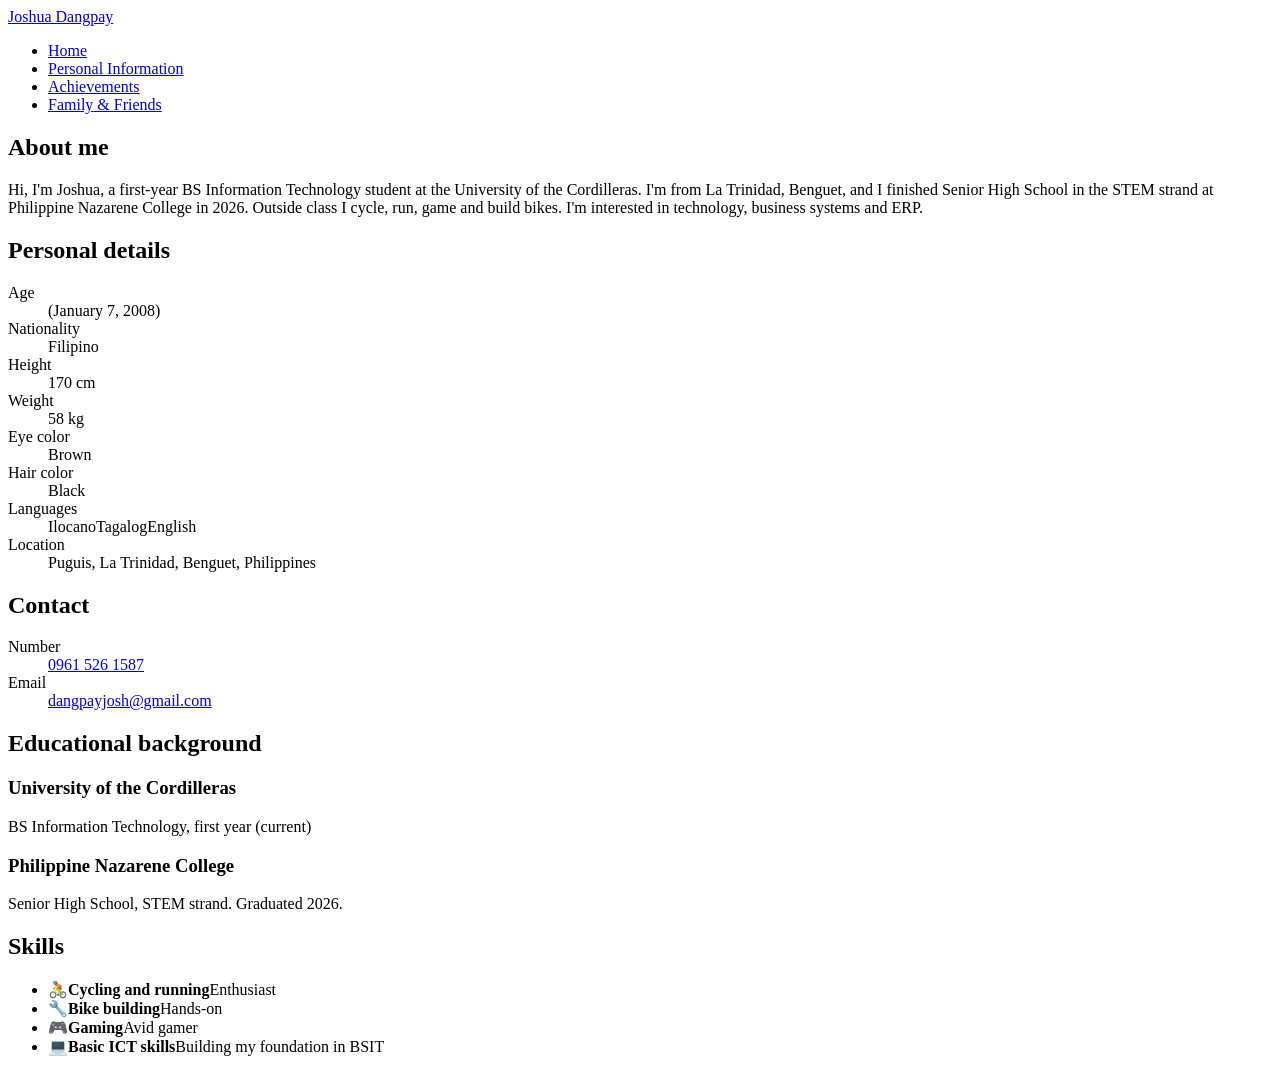
==== personal.html @ 72b6a6e5 "Add files via upload" ====
<!DOCTYPE html>
<html lang="en">
<head>
<meta charset="utf-8">
<meta name="viewport" content="width=device-width, initial-scale=1">
<title>Personal Information | Joshua G. Dangpay</title>
<link rel="preconnect" href="https://fonts.googleapis.com"><link rel="preconnect" href="https://fonts.gstatic.com" crossorigin><link href="https://fonts.googleapis.com/css2?family=Bricolage+Grotesque:wght@600;700&display=swap" rel="stylesheet">
<link rel="stylesheet" href="css/style.css?v=7">
<script src="js/script.js?v=7" defer></script>
</head>
<body>
<nav aria-label="Main"><a class="brand" href="index.html">Joshua Dangpay</a><ul><li><a href="index.html">Home</a></li><li><a href="personal.html" aria-current="page">Personal<span class="x"> Information</span></a></li><li><a href="achievements.html">Achievements</a></li><li><a href="family-friends.html">Family<span class="x"> &amp; Friends</span></a></li></ul></nav>
<main class="pi">
<section class="card a"><h2>About me</h2>
<p>Hi, I'm Joshua, a first-year BS Information Technology student at the University of the Cordilleras. I'm from La Trinidad, Benguet, and I finished Senior High School in the STEM strand at Philippine Nazarene College in 2026. Outside class I cycle, run, game and build bikes. I'm interested in technology, business systems and ERP.</p></section>
<section class="card e"><h2>Personal details</h2>
<dl><dt>Age</dt><dd><span data-birth="2008-01-07"></span> (January 7, 2008)</dd>
<dt>Nationality</dt><dd>Filipino</dd>
<dt>Height</dt><dd>170 cm</dd>
<dt>Weight</dt><dd>58 kg</dd>
<dt>Eye color</dt><dd>Brown</dd>
<dt>Hair color</dt><dd>Black</dd>
<dt>Languages</dt><dd class="chips"><span class="chip">Ilocano</span><span class="chip">Tagalog</span><span class="chip">English</span></dd>
<dt>Location</dt><dd>Puguis, La Trinidad, Benguet, Philippines</dd></dl></section>
<section class="card b"><h2>Contact</h2>
<dl><dt>Number</dt><dd><a class="lk" href="tel:+639615261587">0961 526 1587</a></dd>
<dt>Email</dt><dd><a class="lk" href="mailto:dangpayjosh@gmail.com">dangpayjosh@gmail.com</a></dd></dl></section>
<section class="card c"><h2>Educational background</h2>
<div class="edu"><h3>University of the Cordilleras</h3><p>BS Information Technology, first year (current)</p></div>
<div class="edu"><h3>Philippine Nazarene College</h3><p>Senior High School, STEM strand. Graduated 2026.</p></div></section>
<section class="card d"><h2>Skills</h2>
<ul class="sk">
<li><span class="ic">🚴</span><span><b>Cycling and running</b><span>Enthusiast</span></span></li>
<li><span class="ic">🔧</span><span><b>Bike building</b><span>Hands-on</span></span></li>
<li><span class="ic">🎮</span><span><b>Gaming</b><span>Avid gamer</span></span></li>
<li><span class="ic">💻</span><span><b>Basic ICT skills</b><span>Building my foundation in BSIT</span></span></li>
</ul></section>
</main>
</body>
</html>
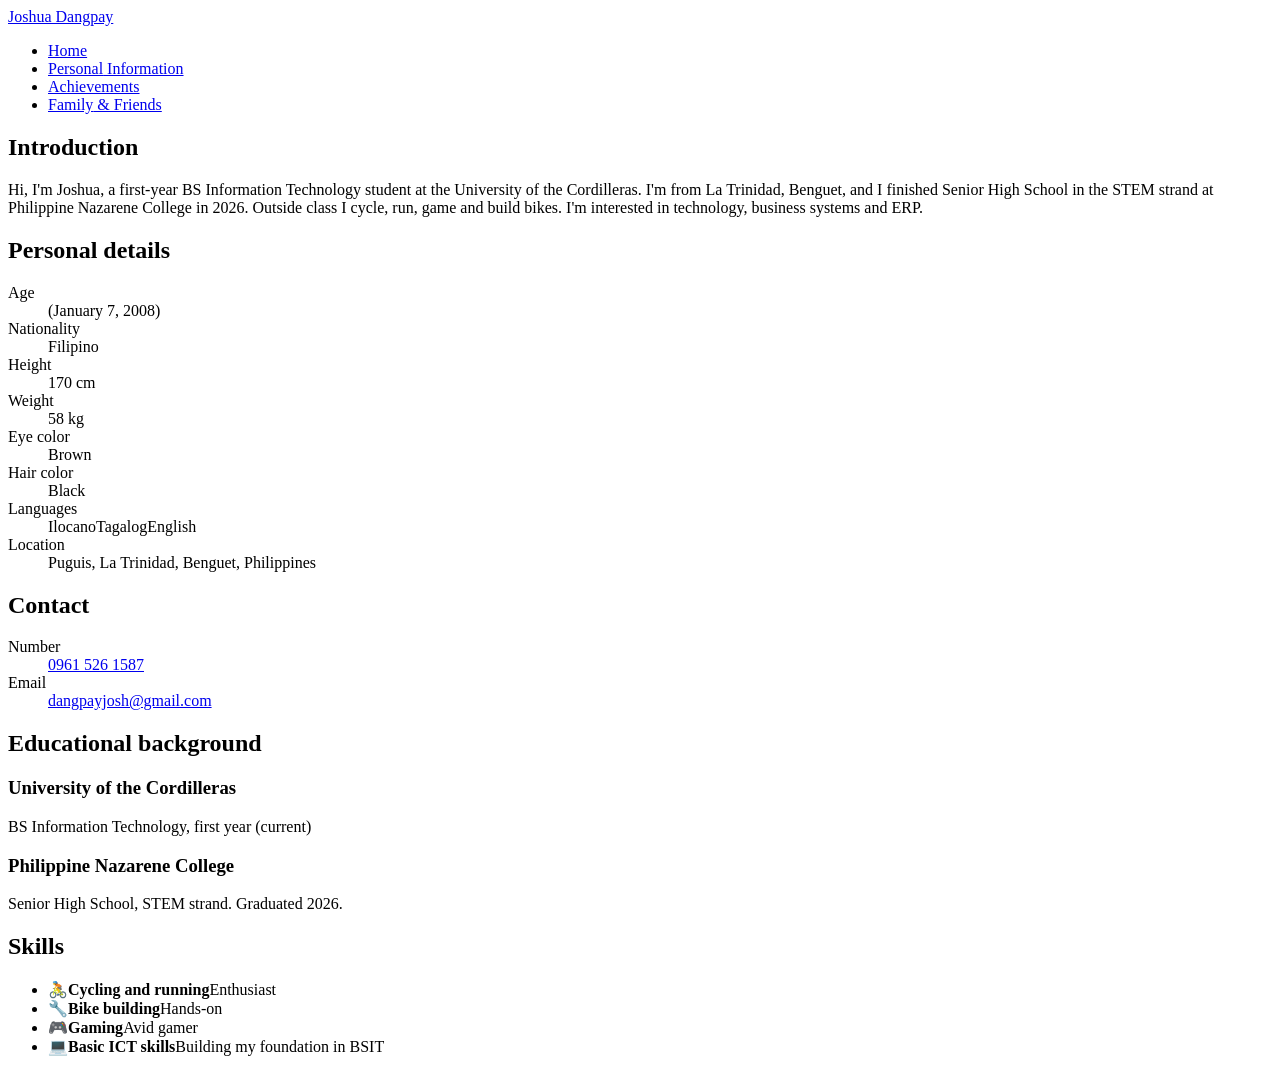
==== commit a31429ba: "Add files via upload" ====
--- a/personal.html
+++ b/personal.html
@@ -11,7 +11,7 @@
 <body>
 <nav aria-label="Main"><a class="brand" href="index.html">Joshua Dangpay</a><ul><li><a href="index.html">Home</a></li><li><a href="personal.html" aria-current="page">Personal<span class="x"> Information</span></a></li><li><a href="achievements.html">Achievements</a></li><li><a href="family-friends.html">Family<span class="x"> &amp; Friends</span></a></li></ul></nav>
 <main class="pi">
-<section class="card a"><h2>About me</h2>
+<section class="card a"><h2>Introduction</h2>
 <p>Hi, I'm Joshua, a first-year BS Information Technology student at the University of the Cordilleras. I'm from La Trinidad, Benguet, and I finished Senior High School in the STEM strand at Philippine Nazarene College in 2026. Outside class I cycle, run, game and build bikes. I'm interested in technology, business systems and ERP.</p></section>
 <section class="card e"><h2>Personal details</h2>
 <dl><dt>Age</dt><dd><span data-birth="2008-01-07"></span> (January 7, 2008)</dd>
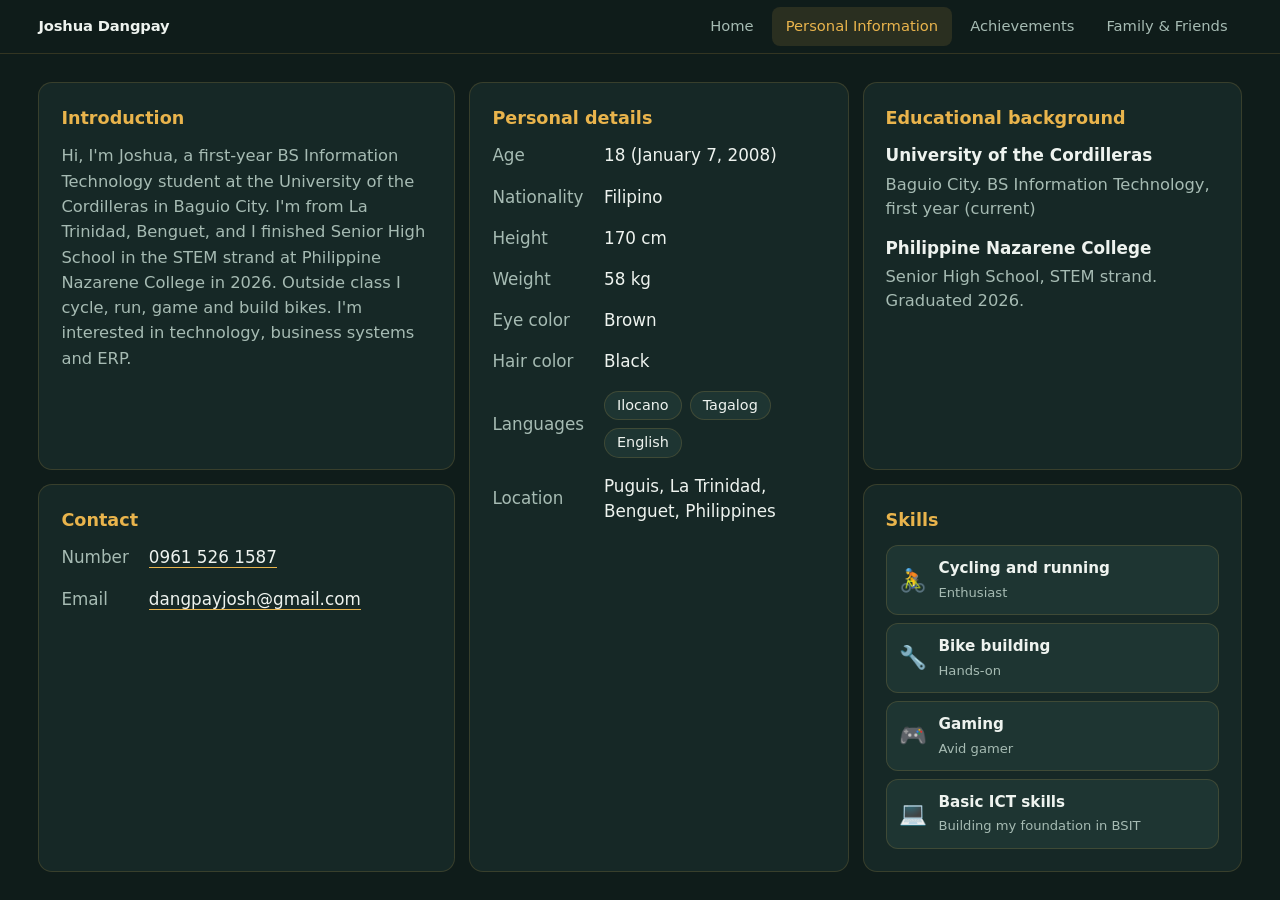
==== commit e8126710: "Add files via upload" ====
--- a/personal.html
+++ b/personal.html
@@ -12,7 +12,7 @@
 <nav aria-label="Main"><a class="brand" href="index.html">Joshua Dangpay</a><ul><li><a href="index.html">Home</a></li><li><a href="personal.html" aria-current="page">Personal<span class="x"> Information</span></a></li><li><a href="achievements.html">Achievements</a></li><li><a href="family-friends.html">Family<span class="x"> &amp; Friends</span></a></li></ul></nav>
 <main class="pi">
 <section class="card a"><h2>Introduction</h2>
-<p>Hi, I'm Joshua, a first-year BS Information Technology student at the University of the Cordilleras. I'm from La Trinidad, Benguet, and I finished Senior High School in the STEM strand at Philippine Nazarene College in 2026. Outside class I cycle, run, game and build bikes. I'm interested in technology, business systems and ERP.</p></section>
+<p>Hi, I'm Joshua, a first-year BS Information Technology student at the University of the Cordilleras in Baguio City. I'm from La Trinidad, Benguet, and I finished Senior High School in the STEM strand at Philippine Nazarene College in 2026. Outside class I cycle, run, game and build bikes. I'm interested in technology, business systems and ERP.</p></section>
 <section class="card e"><h2>Personal details</h2>
 <dl><dt>Age</dt><dd><span data-birth="2008-01-07"></span> (January 7, 2008)</dd>
 <dt>Nationality</dt><dd>Filipino</dd>
@@ -26,7 +26,7 @@
 <dl><dt>Number</dt><dd><a class="lk" href="tel:+639615261587">0961 526 1587</a></dd>
 <dt>Email</dt><dd><a class="lk" href="mailto:dangpayjosh@gmail.com">dangpayjosh@gmail.com</a></dd></dl></section>
 <section class="card c"><h2>Educational background</h2>
-<div class="edu"><h3>University of the Cordilleras</h3><p>BS Information Technology, first year (current)</p></div>
+<div class="edu"><h3>University of the Cordilleras</h3><p>Baguio City. BS Information Technology, first year (current)</p></div>
 <div class="edu"><h3>Philippine Nazarene College</h3><p>Senior High School, STEM strand. Graduated 2026.</p></div></section>
 <section class="card d"><h2>Skills</h2>
 <ul class="sk">
--- a/css/style.css
+++ b/css/style.css
@@ -0,0 +1,121 @@
+:root{--bg:#0f1c1a;--sf:#162826;--sf2:#1e3532;--tx:#eef3ef;--mu:#a6bbb3;--ac:#e9b44c;--bd:rgba(233,180,76,.16)}
+*{box-sizing:border-box;margin:0}
+[hidden]{display:none!important}
+html,body{height:100%}
+body{background:var(--bg);color:var(--tx);font:16px/1.5 Inter,"Segoe UI",system-ui,sans-serif;display:flex;flex-direction:column;overflow:hidden}
+a:focus-visible,button:focus-visible,[tabindex]:focus-visible{outline:2px solid var(--ac);outline-offset:2px}
+nav{height:54px;flex:none;display:flex;align-items:center;justify-content:space-between;padding:0 clamp(12px,3vw,40px);border-bottom:1px solid var(--bd)}
+nav ul{display:flex;gap:4px;list-style:none;padding:0}
+nav a{display:block;padding:8px 14px;border-radius:8px;color:var(--mu);text-decoration:none;font-size:.92rem;transition:color .2s,background .2s}
+nav a:hover{color:var(--tx);background:var(--sf)}
+nav a[aria-current]{color:var(--ac);background:rgba(233,180,76,.12)}
+nav .brand{font-weight:700;color:var(--tx);padding-left:0;letter-spacing:-.01em}
+main{flex:1;min-height:0;padding:clamp(12px,2.2vw,28px) clamp(16px,3vw,40px);display:flex;transition:transform .26s ease-in,opacity .26s ease-in}
+@keyframes inR{from{transform:translateX(6%);opacity:0}}
+@keyframes inL{from{transform:translateX(-6%);opacity:0}}
+main.in-r{animation:inR .35s ease-out}
+main.in-l{animation:inL .35s ease-out}
+main.out-l{transform:translateX(-6%);opacity:0}
+main.out-r{transform:translateX(6%);opacity:0}
+h1{font-size:clamp(2.2rem,5vw,4.2rem);line-height:1.05;letter-spacing:-.03em}
+h2{font-size:.85rem;color:var(--ac);font-weight:600;letter-spacing:.03em;margin-bottom:12px}
+h3{font-size:.95rem;font-weight:600}
+p{color:var(--mu)}
+.card{background:var(--sf);border:1px solid var(--bd);border-radius:14px;padding:clamp(14px,1.8vw,22px);min-height:0;overflow:hidden;transition:border-color .2s}
+.card:hover{border-color:rgba(233,180,76,.38)}
+dl{display:grid;grid-template-columns:auto 1fr;gap:10px 18px;font-size:.95rem}
+dt{color:var(--mu)}
+dd{font-weight:500}
+.chips{display:flex;flex-wrap:wrap;gap:8px}
+.chip{padding:6px 12px;border:1px solid var(--bd);border-radius:99px;background:var(--sf2);font-size:.9rem}
+/* Home */
+.home{padding:0;display:grid;grid-template-columns:1fr 1fr}
+.home .ph{min-height:0;overflow:hidden}
+.home img{width:100%;height:100%;object-fit:cover;object-position:50% 22%;display:block}
+.home .tx{display:flex;flex-direction:column;justify-content:center;align-items:flex-start;gap:18px;padding:clamp(24px,5vw,72px)}
+.home .tx p{font-size:clamp(1rem,1.3vw,1.15rem);max-width:34em}
+.home .hi{color:var(--ac);font-weight:600}
+.btn{display:inline-block;padding:12px 24px;border-radius:10px;background:var(--ac);color:#1b1503;font-weight:600;text-decoration:none;transition:transform .2s,background .2s}
+.btn:hover{background:#f2c76a;transform:translateY(-2px)}
+/* Personal */
+.pi{display:grid;gap:14px;width:100%;grid-template-columns:1.1fr 1fr 1fr;grid-template-rows:repeat(2,minmax(min-content,1fr));overflow:auto}
+.pi .big{grid-row:span 2}
+.pi .card{display:flex;flex-direction:column}
+.pi .card p{font-size:.95rem}
+.pi .card h3{margin-bottom:4px}
+/* Achievements */
+.ach{display:grid;grid-template-columns:1.5fr 1fr;gap:14px;width:100%}
+.ach .card{display:flex;flex-direction:column}
+.awards{display:grid;grid-template-columns:repeat(6,1fr);grid-template-rows:1fr 1fr;gap:12px;flex:1;min-height:0}
+.item{grid-column:span 2}.item:nth-child(n+4){grid-column:span 3}
+.item{display:flex;flex-direction:column;gap:6px;min-height:0}
+.item p{font-size:.82rem;line-height:1.4}
+.zoom{position:relative;flex:1;min-height:0;padding:0;background:var(--sf2);border:1px solid var(--bd);border-radius:10px;overflow:hidden;cursor:zoom-in}
+.zoom img{position:absolute;inset:0;width:100%;height:100%;object-fit:contain;transition:transform .3s}
+.zoom:hover img{transform:scale(1.02)}
+.wi{display:grid;grid-template-columns:minmax(0,.9fr) minmax(0,1fr);gap:16px;flex:1;min-height:0}
+.wi .info{display:flex;flex-direction:column;gap:12px;overflow:auto;min-height:0}
+.wi dl{font-size:.85rem;gap:8px 14px}
+.wi p{font-size:.88rem}
+/* Family & Friends */
+.fam{flex-direction:column;gap:12px}
+.gal{flex:1;min-height:0;display:flex;flex-wrap:wrap;align-content:center;justify-content:center;gap:12px;--h:26vh}
+.gal .row{flex:0 0 100%;display:flex;justify-content:center;gap:12px}
+.gal figure{flex:none;height:var(--h,100%);width:calc(var(--h,100%)*var(--ar));position:relative;border-radius:12px;overflow:hidden;cursor:zoom-in;border:1px solid var(--bd)}
+.gal img{position:absolute;inset:0;width:100%;height:100%;object-fit:cover;transition:transform .4s}
+.gal figure:hover img{transform:scale(1.03)}
+.gal figcaption{position:absolute;left:0;right:0;bottom:0;padding:28px 14px 12px;background:linear-gradient(transparent,rgba(0,0,0,.72));font-size:.9rem;font-weight:500}
+.gal figure:hover figcaption,.gal figure:focus-visible figcaption{opacity:1}
+.pager{display:flex;justify-content:center;align-items:center;gap:14px;color:var(--mu);font-size:.9rem}
+.pager button,.lb button{background:var(--sf);color:var(--tx);border:1px solid var(--bd);border-radius:8px;padding:6px 14px;cursor:pointer;font-size:1rem}
+.pager button:hover:not(:disabled),.lb button:hover{border-color:var(--ac)}
+.pager button:disabled{opacity:.35;cursor:default}
+.pager[hidden]{display:flex!important;visibility:hidden}
+.ach .pager{margin-top:10px}
+.home .tx::before{content:"";width:56px;height:3px;border-radius:2px;background:var(--ac)}
+.pi .a{grid-column:1;grid-row:1}.pi .b{grid-column:1;grid-row:2}.pi .e{grid-column:2;grid-row:1/3}.pi .c{grid-column:3;grid-row:1}.pi .d{grid-column:3;grid-row:2}
+dd{overflow-wrap:anywhere}
+a.lk{color:var(--tx);text-decoration:none;border-bottom:1px solid var(--ac);transition:color .2s}
+a.lk:hover{color:var(--ac)}
+.sk{list-style:none;padding:0;display:grid;gap:8px}
+.sk li{display:flex;gap:12px;align-items:center;padding:9px 12px;border:1px solid var(--bd);border-radius:12px;background:var(--sf2)}
+.sk .ic{font-size:1.4rem}
+.sk b{display:block;font-size:.95rem;font-weight:600}
+.sk span span{font-size:.82rem;color:var(--mu)}
+.edu+.edu{margin-top:14px}
+.pi dl{font-size:1.05rem;gap:16px 20px}
+.pi .card p{font-size:1.02rem}
+.pi .a p{font-size:1.1rem;line-height:1.65}
+.pi .edu h3{font-size:1.05rem}
+.sk{flex:1;grid-auto-rows:1fr}
+/* Lightbox */
+.lb{position:fixed;inset:0;z-index:50;display:flex;align-items:center;justify-content:center;gap:12px;padding:16px;background:rgba(6,5,9,.94)}
+.lb figure{display:flex;flex-direction:column;align-items:center;gap:10px;min-width:0}
+.lb img{max-width:calc(100vw - 150px);max-height:calc(100vh - 110px);object-fit:contain;border-radius:6px}
+.lb figcaption{color:var(--mu);font-size:.9rem;text-align:center}
+.lb .lb-x{position:absolute;top:14px;right:14px}
+@media(max-width:800px){
+ .x,nav .brand{display:none}
+ nav{justify-content:center}
+ nav a{padding:8px 9px;font-size:.82rem}
+ main{overflow:auto}
+ .home{grid-template-columns:1fr;grid-template-rows:42% auto}
+ .home .tx{padding:20px;gap:12px}
+ .pi,.ach,.awards,.wi{grid-template-columns:1fr;grid-template-rows:none}
+ .item,.item:nth-child(n+4){grid-column:auto}
+ .pi .a,.pi .b,.pi .c,.pi .d,.pi .e{grid-column:auto;grid-row:auto}
+ .zoom{min-height:240px}
+ .gal{min-height:60vh}
+ .lb img{max-width:calc(100vw - 32px)}
+ .lb{flex-wrap:wrap}
+}
+@media(max-height:560px) and (min-width:801px){main{overflow:auto}}
+@media(prefers-reduced-motion:reduce){*{animation:none!important;transition:none!important}}
+
+h1,h2,h3,nav .brand{font-family:"Bricolage Grotesque",Inter,"Segoe UI",system-ui,sans-serif}
+h1{font-weight:700}
+h2{font-size:1.1rem;letter-spacing:0}
+.pi dl{align-items:center}
+.pi .chip{padding:3px 12px;font-size:.9rem}
+.pi .a p{font-size:1.02rem;line-height:1.55}
+.sk li{padding:8px 12px}
